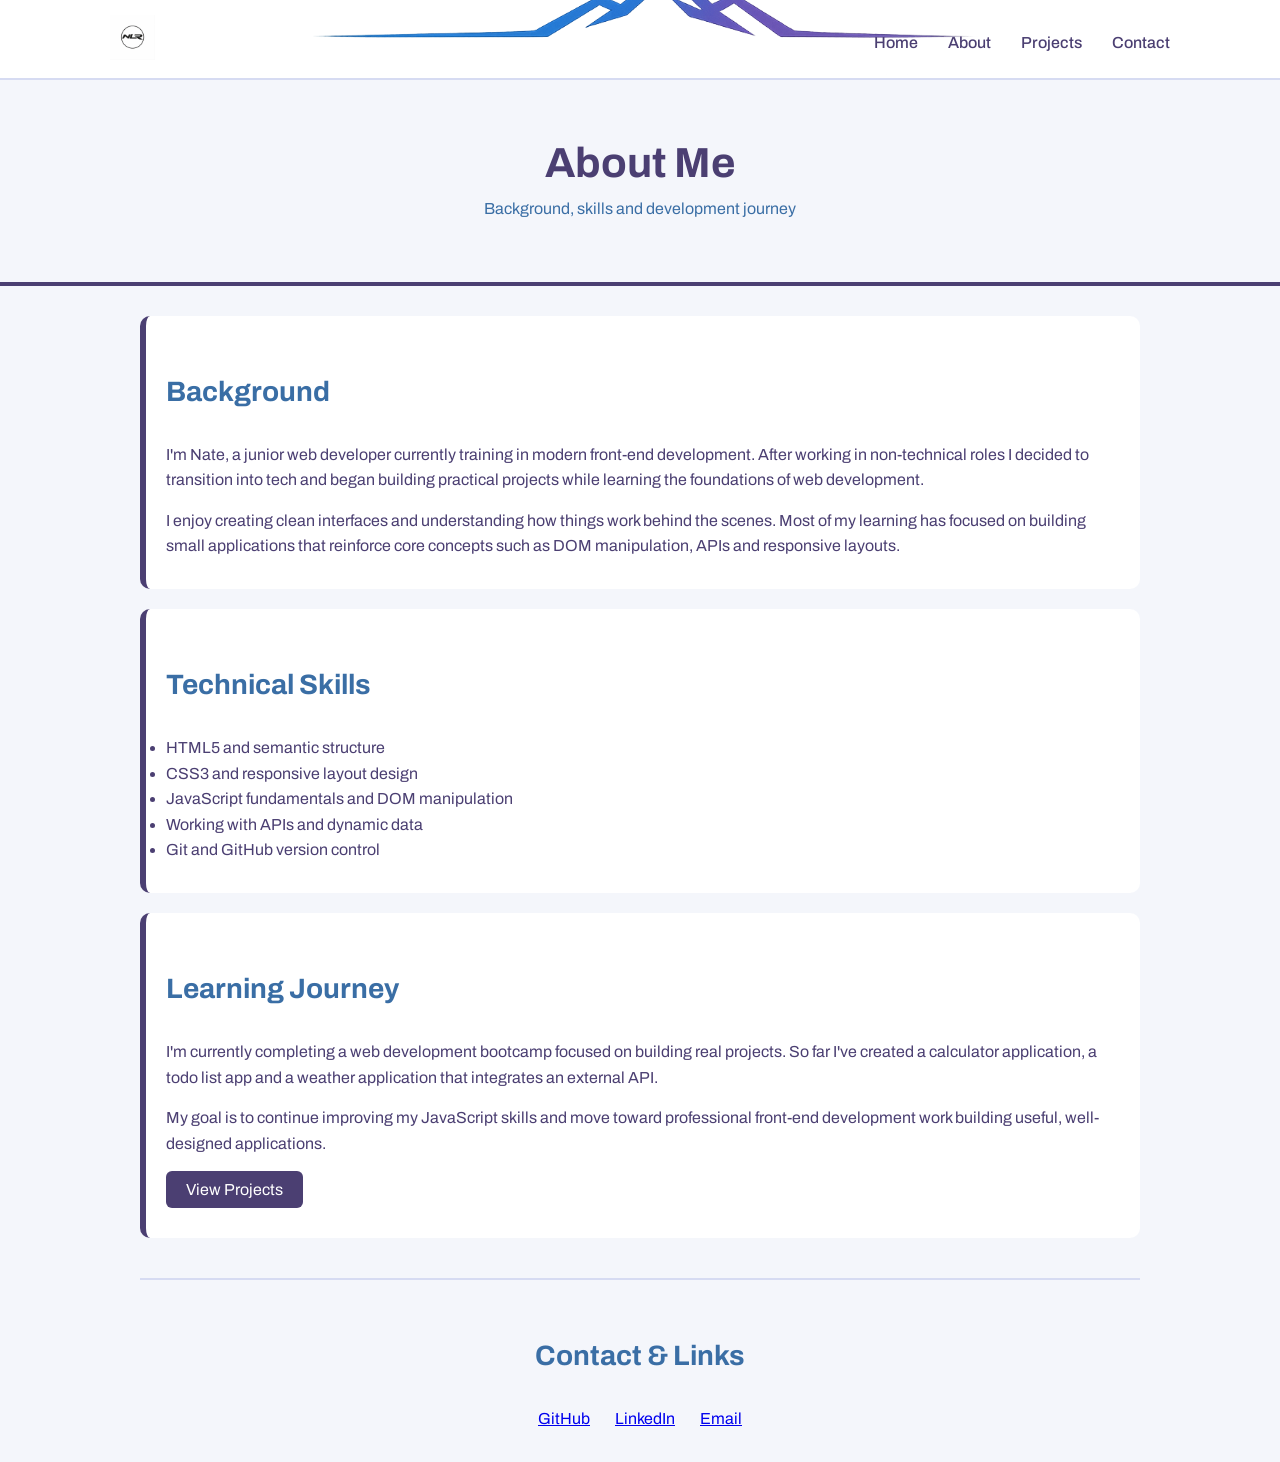
==== about.html @ 04b2447c "structure changes wednesday" ====
<!DOCTYPE html>
<html lang="en">
<head>

<meta charset="UTF-8">
<meta name="viewport" content="width=device-width, initial-scale=1.0">

<title>About | Nate Rufenacht</title>

<link href="https://fonts.googleapis.com/css2?family=Archivo:wght@400;500;600&display=swap" rel="stylesheet">

<link rel="stylesheet" href="style.css">

</head>

<body>

<nav class="nav">

<div class="nav-container">

<a href="index.html" class="logo">
<img src="images/logo.png" alt="NLR logo">
</a>

<ul class="nav-list">

<li><a href="index.html">Home</a></li>
<li><a href="about.html">About</a></li>
<li><a href="projects.html">Projects</a></li>
<li><a href="#contact">Contact</a></li>

</ul>

</div>

</nav>

<main>

<header class="container hero">

<h1>About Me</h1>

<p class="subtitle">
Background, skills and development journey
</p>

</header>

<div class="divider"></div>

<section class="container content-card">

<h2>Background</h2>

<p>
I'm Nate, a junior web developer currently training in modern front-end development.
After working in non-technical roles I decided to transition into tech and began
building practical projects while learning the foundations of web development.
</p>

<p>
I enjoy creating clean interfaces and understanding how things work behind the scenes.
Most of my learning has focused on building small applications that reinforce core
concepts such as DOM manipulation, APIs and responsive layouts.
</p>

</section>

<section class="container content-card">

<h2>Technical Skills</h2>

<ul>

<li>HTML5 and semantic structure</li>

<li>CSS3 and responsive layout design</li>

<li>JavaScript fundamentals and DOM manipulation</li>

<li>Working with APIs and dynamic data</li>

<li>Git and GitHub version control</li>

</ul>

</section>

<section class="container content-card">

<h2>Learning Journey</h2>

<p>
I'm currently completing a web development bootcamp focused on building real projects.
So far I've created a calculator application, a todo list app and a weather application
that integrates an external API.
</p>

<p>
My goal is to continue improving my JavaScript skills and move toward professional
front-end development work building useful, well-designed applications.
</p>

<a href="projects.html" class="cta-button">
View Projects
</a>

</section>

</main>

<footer id="contact" class="container footer">

<h2>Contact & Links</h2>

<ul class="footer-links">

<li>
<a href="https://github.com/naterufenacht" target="_blank">
GitHub
</a>
</li>

<li>
<a href="#" target="_blank">
LinkedIn
</a>
</li>

<li>
<a href="mailto:your.email@example.com">
Email
</a>
</li>

</ul>

</footer>

<script src="script.js"></script>

</body>
</html>
---- style.css ----
:root {
    --primary: #4B3F72;
    --secondary: #3A6EA5;
    --accent: #A9B8E8;
    --background: #F4F6FB;
    --line: #D6DBF2;
    --card: #FFFFFF;
}

* {
    margin: 0;
    padding: 0;
    box-sizing: border-box;
}

body {
    font-family: "Archivo", sans-serif;
    background: var(--background);
    color: var(--primary);
}

/* Sticky Navbar */
.nav {
    position: sticky;
    top: 0;
    width: 100%;
    background: white;
    border-bottom: 2px solid var(--line);
    z-index: 1000;
}

.nav-container {
    max-width: 1100px;
    margin: 0 auto;
    padding: 15px 20px;
    display: flex;
    justify-content: space-between;
    background-image: url("images/mountain-divider.png");
    background-repeat: no-repeat;
    background-position: left;
    background-size: cover;
}

/* Logo */
.logo img {
    height: 45px;
    transition: transform 0.3s ease, filter 0.3s ease;
}

/* Dynamic Hover Effect */
.logo img:hover {
    transform: translateY(-3px) scale(1.05);
    filter: brightness(1.1);
}

/* Nav Links */
.nav-list {
    list-style: none;
    display: flex;
    gap: 30px;
}

.nav-list a {
    text-decoration: none;
    color: var(--primary);
    font-weight: 500;
    position: relative;
}

.nav-list a:hover {
    color: var(--secondary);
}

/* Layout */
.container {
    max-width: 1000px;
    margin: 0 auto;
    padding: 30px 20px;
}

.hero {
    text-align: center;
    padding-top: 60px;
}

p {
    margin-top: 15px;
    line-height: 1.6;
    color: var(--primary);
}

h1 {
    font-size: 42px;
    color: var(--primary);
}

h2 {
    font-size: 28px;
    color: var(--secondary);
    margin-top: 10px;
    padding: 20px 0px
}

ul {
    margin-top: 15px;
    line-height: 1.6;
    color: var(--primary);
}

.subtitle {
    color: var(--secondary);
    margin-top: 10px;
}

.divider {
    height: 4px;
    background: var(--primary);
    margin: 30px 0;
}

.intro-layout {
    display: flex;
    gap: 40px;
    align-items: center;
    background: var(--card);
    border-left: 6px solid var(--primary);
    border-radius: 10px;
}

.intro-photo img {
    width: 180px;
    border-radius: 10px;
}

.content-card {
    background: var(--card);
    border-left: 6px solid var(--primary);
    border-radius: 10px;
    margin-top: 20px;
}

.project-card {
    display: flex;
    gap: 30px;
    align-items: center;
    background: var(--card);
    border-left: 6px solid var(--secondary);
    border-radius: 10px;
    margin-bottom: 25px;
}

.project-image img {
    width: 260px;
    border-radius: 8px;
}   

#project-content ul {
    margin-top: 10px;
    line-height: 1.6;
}

project-content ul li {
    margin-bottom: 8px;
}

.cta-button {
    display: inline-block;
    margin-top: 15px;
    padding: 10px 20px;
    background: var(--primary);
    color: white;
    text-decoration: none;
    border-radius: 6px;
}

.cta-button:hover {
    background: var(--secondary);
}

.btn {
    display: inline-block;
    margin-top: 15px;
    padding: 10px 20px;
    background: var(--primary);
    color: white;
    text-decoration: none;
    border-radius: 6px;
    border: none;
    cursor: pointer;
}

.btn:hover {
    background: var(--secondary);
}

.footer {
    text-align: center;
    border-top: 2px solid var(--line);
    margin-top: 40px;
}

.footer-links {
    list-style: none;
    display: flex;
    justify-content: center;
    gap: 25px;
}

/* Mobile */
@media (max-width: 768px) {
    .nav-list {
        gap: 15px;
        font-size: 14px;
    }

    .intro-layout,
    .project-card {
        flex-direction: column;
        text-align: center;
    }

    .project-image img {
        width: 100%;
        max-width: 300px;
    }
}

/* Mountain Divider Image */
.mountain-divider img {
    max-width: 500px;
    width: 80%;
    margin: 25px 0 35px 0;
    opacity: 0.9;
}

/* Keep your custom navbar style */
.nav {
    position: sticky;
    top: 0;
    background: white;
    border-bottom: 2px solid var(--line);
    z-index: 1000;
}

/* Logo hover animation (dynamic but subtle) */
.logo img {
    height: 45px;
    transition: transform 0.3s ease, opacity 0.3s ease;
}

.logo img:hover {
    transform: translateY(-2px) scale(1.05);
    opacity: 0.9;
}

/* Profile Image */
.profile-img {
    max-width: 220px;
    border-radius: 12px;
    border: 2px solid var(--line);
}

/* Project Images */
.project-img {
    max-width: 100%;
    border-radius: 10px;
    border: 2px solid var(--line);
}

/* smooth scrolling */

html {
scroll-behavior: smooth;
}


/* section reveal animation */

section {

opacity: 0;
transform: translateY(30px);
transition: all 0.6s ease;

}

.section-visible {

opacity: 1;
transform: translateY(0);

}


/* project button spacing */

.project-links {
margin-top: 15px;
}

/* dark mode variables */

body.dark-mode {

--background: #12141a;
--card: #1c1f26;
--line: #2c3038;

color: #e6e6e6;
background: var(--background);

}


/* dark mode toggle */

.dark-toggle {

background: none;
border: none;
font-size: 20px;
cursor: pointer;

}

section {

opacity: 0;
transform: translateY(40px);
transition: all 0.6s ease;

}

.section-visible {

opacity: 1;
transform: translateY(0);

}

.project-buttons {

    margin-top: 15px;

}

.btn-primary {

    display: inline-block;
    padding: 10px 20px;
    background: var(--primary);
    color: white;
    text-decoration: none;
    border-radius: 6px;

}

.btn-primary:hover {

    background: var(--secondary);

}

.btn-secondary {

    display: inline-block;
    padding: 10px 20px;
    margin-left: 10px;
    border: 2px solid var(--primary);
    color: var(--primary);
    text-decoration: none;
    border-radius: 6px;

}

.btn-secondary:hover {

    background: var(--primary);
    color: white;

}
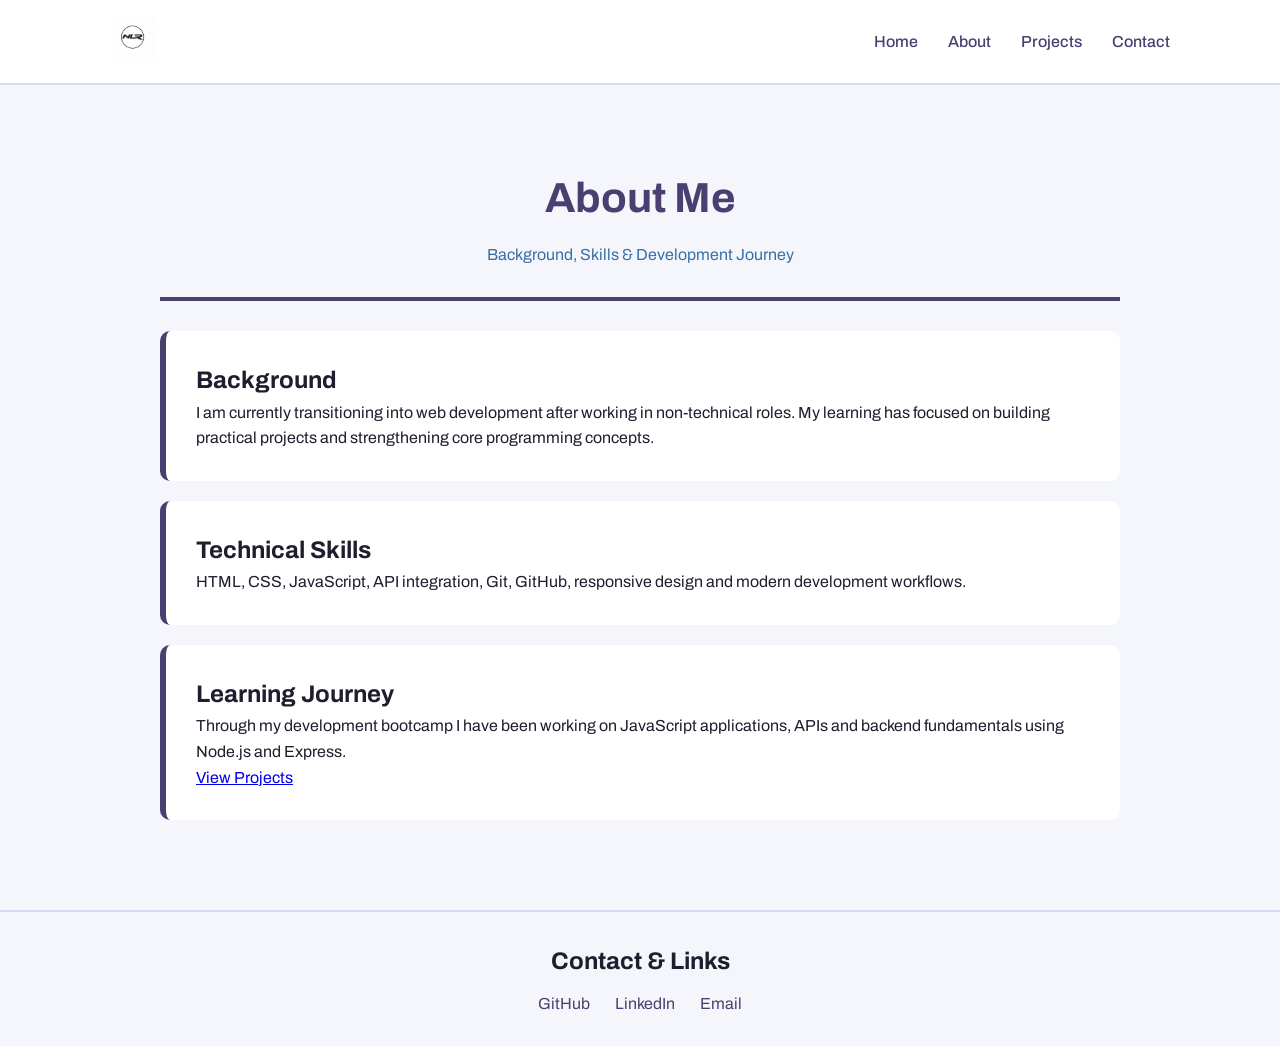
==== commit 8cd2c2d6: "thursday update - fixed bugs" ====
--- a/about.html
+++ b/about.html
@@ -1,145 +1,132 @@
 <!DOCTYPE html>
 <html lang="en">
+
 <head>
 
-<meta charset="UTF-8">
-<meta name="viewport" content="width=device-width, initial-scale=1.0">
+    <meta charset="UTF-8">
+    <meta name="viewport" content="width=device-width, initial-scale=1.0">
+    <title>About | Nate Rufenacht</title>
 
-<title>About | Nate Rufenacht</title>
-
-<link href="https://fonts.googleapis.com/css2?family=Archivo:wght@400;500;600&display=swap" rel="stylesheet">
-
-<link rel="stylesheet" href="style.css">
+    <link href="https://fonts.googleapis.com/css2?family=Archivo:wght@400;500;600&display=swap" rel="stylesheet">
+    <link rel="stylesheet" href="style.css">
 
 </head>
 
 <body>
 
-<nav class="nav">
+    <nav class="nav">
 
-<div class="nav-container">
+        <div class="nav-container">
 
-<a href="index.html" class="logo">
-<img src="images/logo.png" alt="NLR logo">
-</a>
+            <a href="index.html" class="logo">
+                <img src="images/logo.png" alt="NLR Logo">
+            </a>
 
-<ul class="nav-list">
+            <ul class="nav-list">
 
-<li><a href="index.html">Home</a></li>
-<li><a href="about.html">About</a></li>
-<li><a href="projects.html">Projects</a></li>
-<li><a href="#contact">Contact</a></li>
+                <li><a href="index.html">Home</a></li>
+                <li><a href="about.html">About</a></li>
+                <li><a href="projects.html">Projects</a></li>
+                <li><a href="#contact">Contact</a></li>
 
-</ul>
+            </ul>
 
-</div>
+        </div>
 
-</nav>
+    </nav>
 
-<main>
 
-<header class="container hero">
+    <main class="container">
 
-<h1>About Me</h1>
+        <header class="hero">
 
-<p class="subtitle">
-Background, skills and development journey
-</p>
+            <h1>About Me</h1>
 
-</header>
+            <p class="subtitle">
+                Background, Skills & Development Journey
+            </p>
 
-<div class="divider"></div>
+        </header>
 
-<section class="container content-card">
 
-<h2>Background</h2>
+        <div class="divider"></div>
 
-<p>
-I'm Nate, a junior web developer currently training in modern front-end development.
-After working in non-technical roles I decided to transition into tech and began
-building practical projects while learning the foundations of web development.
-</p>
 
-<p>
-I enjoy creating clean interfaces and understanding how things work behind the scenes.
-Most of my learning has focused on building small applications that reinforce core
-concepts such as DOM manipulation, APIs and responsive layouts.
-</p>
+        <section class="content-card">
 
-</section>
+            <h2>Background</h2>
 
-<section class="container content-card">
+            <p>
+                I am currently transitioning into web development after working
+                in non-technical roles. My learning has focused on building
+                practical projects and strengthening core programming concepts.
+            </p>
 
-<h2>Technical Skills</h2>
+        </section>
 
-<ul>
 
-<li>HTML5 and semantic structure</li>
+        <section class="content-card">
 
-<li>CSS3 and responsive layout design</li>
+            <h2>Technical Skills</h2>
 
-<li>JavaScript fundamentals and DOM manipulation</li>
+            <p>
+                HTML, CSS, JavaScript, API integration, Git, GitHub,
+                responsive design and modern development workflows.
+            </p>
 
-<li>Working with APIs and dynamic data</li>
+        </section>
 
-<li>Git and GitHub version control</li>
 
-</ul>
+        <section class="content-card">
 
-</section>
+            <h2>Learning Journey</h2>
 
-<section class="container content-card">
+            <p>
+                Through my development bootcamp I have been working on
+                JavaScript applications, APIs and backend fundamentals
+                using Node.js and Express.
+            </p>
 
-<h2>Learning Journey</h2>
+            <a href="projects.html" class="cta-button">
+                View Projects
+            </a>
 
-<p>
-I'm currently completing a web development bootcamp focused on building real projects.
-So far I've created a calculator application, a todo list app and a weather application
-that integrates an external API.
-</p>
+        </section>
 
-<p>
-My goal is to continue improving my JavaScript skills and move toward professional
-front-end development work building useful, well-designed applications.
-</p>
+    </main>
 
-<a href="projects.html" class="cta-button">
-View Projects
-</a>
 
-</section>
+<!-- Footer -->
+    <footer id="contact" class="footer">
 
-</main>
+        <h2>Contact & Links</h2>
 
-<footer id="contact" class="container footer">
+        <ul class="footer-links">
 
-<h2>Contact & Links</h2>
+            <li>
+                <a href="https://github.com/naterufenacht" target="_blank">
+                    GitHub
+                </a>
+            </li>
 
-<ul class="footer-links">
+            <li>
+                <a href="https://www.linkedin.com/in/nathan-rufenacht-2a9b1a1b3/" target="_blank">
+                    LinkedIn
+                </a>
+            </li>
 
-<li>
-<a href="https://github.com/naterufenacht" target="_blank">
-GitHub
-</a>
-</li>
+            <li>
+                <a href="mailto:nathan.rufenacht@gmail.com " target="_blank">
+                    Email
+                </a>
+            </li>
 
-<li>
-<a href="#" target="_blank">
-LinkedIn
-</a>
-</li>
+        </ul>
 
-<li>
-<a href="mailto:your.email@example.com">
-Email
-</a>
-</li>
+    </footer>
 
-</ul>
+    <script src="script.js"></script>
+    
+</body>
 
-</footer>
-
-<script src="script.js"></script>
-
-</body>
 </html>
--- a/style.css
+++ b/style.css
@@ -1,10 +1,13 @@
 :root {
+
     --primary: #4B3F72;
     --secondary: #3A6EA5;
     --accent: #A9B8E8;
     --background: #F4F6FB;
+    --text: #1E1E2F;
     --line: #D6DBF2;
     --card: #FFFFFF;
+
 }
 
 * {
@@ -14,368 +17,323 @@
 }
 
 body {
+
     font-family: "Archivo", sans-serif;
     background: var(--background);
-    color: var(--primary);
-}
-
-/* Sticky Navbar */
+    color: var(--text);
+    line-height: 1.6;
+
+}
+
+/* Navigation */
+
 .nav {
-    position: sticky;
-    top: 0;
-    width: 100%;
-    background: white;
-    border-bottom: 2px solid var(--line);
-    z-index: 1000;
-}
-
-.nav-container {
-    max-width: 1100px;
-    margin: 0 auto;
-    padding: 15px 20px;
-    display: flex;
-    justify-content: space-between;
-    background-image: url("images/mountain-divider.png");
-    background-repeat: no-repeat;
-    background-position: left;
-    background-size: cover;
-}
-
-/* Logo */
-.logo img {
-    height: 45px;
-    transition: transform 0.3s ease, filter 0.3s ease;
-}
-
-/* Dynamic Hover Effect */
-.logo img:hover {
-    transform: translateY(-3px) scale(1.05);
-    filter: brightness(1.1);
-}
-
-/* Nav Links */
-.nav-list {
-    list-style: none;
-    display: flex;
-    gap: 30px;
-}
-
-.nav-list a {
-    text-decoration: none;
-    color: var(--primary);
-    font-weight: 500;
-    position: relative;
-}
-
-.nav-list a:hover {
-    color: var(--secondary);
-}
-
-/* Layout */
-.container {
-    max-width: 1000px;
-    margin: 0 auto;
-    padding: 30px 20px;
-}
-
-.hero {
-    text-align: center;
-    padding-top: 60px;
-}
-
-p {
-    margin-top: 15px;
-    line-height: 1.6;
-    color: var(--primary);
-}
-
-h1 {
-    font-size: 42px;
-    color: var(--primary);
-}
-
-h2 {
-    font-size: 28px;
-    color: var(--secondary);
-    margin-top: 10px;
-    padding: 20px 0px
-}
-
-ul {
-    margin-top: 15px;
-    line-height: 1.6;
-    color: var(--primary);
-}
-
-.subtitle {
-    color: var(--secondary);
-    margin-top: 10px;
-}
-
-.divider {
-    height: 4px;
-    background: var(--primary);
-    margin: 30px 0;
-}
-
-.intro-layout {
-    display: flex;
-    gap: 40px;
-    align-items: center;
-    background: var(--card);
-    border-left: 6px solid var(--primary);
-    border-radius: 10px;
-}
-
-.intro-photo img {
-    width: 180px;
-    border-radius: 10px;
-}
-
-.content-card {
-    background: var(--card);
-    border-left: 6px solid var(--primary);
-    border-radius: 10px;
-    margin-top: 20px;
-}
-
-.project-card {
-    display: flex;
-    gap: 30px;
-    align-items: center;
-    background: var(--card);
-    border-left: 6px solid var(--secondary);
-    border-radius: 10px;
-    margin-bottom: 25px;
-}
-
-.project-image img {
-    width: 260px;
-    border-radius: 8px;
-}   
-
-#project-content ul {
-    margin-top: 10px;
-    line-height: 1.6;
-}
-
-project-content ul li {
-    margin-bottom: 8px;
-}
-
-.cta-button {
-    display: inline-block;
-    margin-top: 15px;
-    padding: 10px 20px;
-    background: var(--primary);
-    color: white;
-    text-decoration: none;
-    border-radius: 6px;
-}
-
-.cta-button:hover {
-    background: var(--secondary);
-}
-
-.btn {
-    display: inline-block;
-    margin-top: 15px;
-    padding: 10px 20px;
-    background: var(--primary);
-    color: white;
-    text-decoration: none;
-    border-radius: 6px;
-    border: none;
-    cursor: pointer;
-}
-
-.btn:hover {
-    background: var(--secondary);
-}
-
-.footer {
-    text-align: center;
-    border-top: 2px solid var(--line);
-    margin-top: 40px;
-}
-
-.footer-links {
-    list-style: none;
-    display: flex;
-    justify-content: center;
-    gap: 25px;
-}
-
-/* Mobile */
-@media (max-width: 768px) {
-    .nav-list {
-        gap: 15px;
-        font-size: 14px;
-    }
-
-    .intro-layout,
-    .project-card {
-        flex-direction: column;
-        text-align: center;
-    }
-
-    .project-image img {
-        width: 100%;
-        max-width: 300px;
-    }
-}
-
-/* Mountain Divider Image */
-.mountain-divider img {
-    max-width: 500px;
-    width: 80%;
-    margin: 25px 0 35px 0;
-    opacity: 0.9;
-}
-
-/* Keep your custom navbar style */
-.nav {
+
     position: sticky;
     top: 0;
     background: white;
     border-bottom: 2px solid var(--line);
     z-index: 1000;
-}
-
-/* Logo hover animation (dynamic but subtle) */
+
+}
+
+.nav-container {
+
+    max-width: 1100px;
+    margin: auto;
+    padding: 15px 20px;
+
+    display: flex;
+    justify-content: space-between;
+    align-items: center;
+
+}
+
 .logo img {
+
     height: 45px;
-    transition: transform 0.3s ease, opacity 0.3s ease;
+    transition: transform 0.3s ease;
+
 }
 
 .logo img:hover {
-    transform: translateY(-2px) scale(1.05);
-    opacity: 0.9;
-}
-
-/* Profile Image */
+
+    transform: scale(1.05);
+
+}
+
+.nav-list {
+
+    list-style: none;
+    display: flex;
+    gap: 30px;
+
+}
+
+.nav-list a {
+
+    text-decoration: none;
+    color: var(--primary);
+    font-weight: 500;
+
+}
+
+.nav-list a:hover {
+
+    color: var(--secondary);
+
+}
+
+/* Layout */
+
+.container {
+
+    max-width: 1000px;
+    margin: auto;
+    padding: 40px 20px;
+
+}
+
+/* Hero */
+
+.hero {
+
+    text-align: center;
+    margin-top: 40px;
+
+}
+
+.hero h1 {
+
+    font-size: 42px;
+    color: var(--primary);
+
+}
+
+.hero-section {
+
+    display: flex;
+    align-items: center;
+    justify-content: space-between;
+    gap: 60px;
+    margin-top: 40px;
+
+}
+
+.subtitle {
+
+    color: var(--secondary);
+    margin-top: 10px;
+
+}
+
+.divider {
+
+    height: 4px;
+    background: var(--primary);
+    margin: 30px 0;
+
+}
+
+/* Cards */
+
+.content-card {
+
+    background: var(--card);
+    padding: 30px;
+    border-radius: 10px;
+    border-left: 6px solid var(--primary);
+    margin-top: 20px;
+
+}
+
+/* Profile */
+
 .profile-img {
-    max-width: 220px;
-    border-radius: 12px;
-    border: 2px solid var(--line);
-}
-
-/* Project Images */
+
+    width: 240px;
+    height: 240px;
+    object-fit: cover;
+    border-radius: 50%;
+    border: 4px solid var(--primary);
+
+}
+
+/* Projects */
+
+.project-grid {
+
+    display: flex;
+    flex-direction: column;
+    gap: 30px;
+
+}
+
+.project-card {
+
+    display: flex;
+    gap: 30px;
+    background: var(--card);
+    padding: 25px;
+    border-radius: 10px;
+    border-left: 6px solid var(--secondary);
+    align-items: center;
+
+}
+
 .project-img {
-    max-width: 100%;
-    border-radius: 10px;
-    border: 2px solid var(--line);
-}
-
-/* smooth scrolling */
-
-html {
-scroll-behavior: smooth;
-}
-
-
-/* section reveal animation */
-
-section {
-
-opacity: 0;
-transform: translateY(30px);
-transition: all 0.6s ease;
-
-}
-
-.section-visible {
-
-opacity: 1;
-transform: translateY(0);
-
-}
-
-
-/* project button spacing */
-
-.project-links {
-margin-top: 15px;
-}
-
-/* dark mode variables */
-
-body.dark-mode {
-
---background: #12141a;
---card: #1c1f26;
---line: #2c3038;
-
-color: #e6e6e6;
-background: var(--background);
-
-}
-
-
-/* dark mode toggle */
-
-.dark-toggle {
-
-background: none;
-border: none;
-font-size: 20px;
-cursor: pointer;
-
-}
-
-section {
-
-opacity: 0;
-transform: translateY(40px);
-transition: all 0.6s ease;
-
-}
-
-.section-visible {
-
-opacity: 1;
-transform: translateY(0);
-
-}
+
+    width: 260px;
+    border-radius: 8px;
+
+}
+
+.project-content h2 {
+
+    color: var(--secondary);
+
+}
+
+.project-content ul {
+
+    margin: 10px 0 15px 20px;
+
+}
+
+/* Buttons */
 
 .project-buttons {
 
-    margin-top: 15px;
-
-}
-
-.btn-primary {
-
-    display: inline-block;
-    padding: 10px 20px;
+    display: flex;
+    gap: 10px;
+
+}
+
+.project-card:hover {
+
+    transform: translateY(-3px);
+    box-shadow: 0 8px 18px rgba(0,0,0,0.08);
+
+}
+
+.btn-demo,
+.btn-github {
+
+    padding: 8px 16px;
+    text-decoration: none;
+    border-radius: 6px;
+    font-weight: 500;
+}
+
+.btn-demo {
+
     background: var(--primary);
     color: white;
-    text-decoration: none;
-    border-radius: 6px;
-
-}
-
-.btn-primary:hover {
+
+}
+
+.btn-demo:hover {
 
     background: var(--secondary);
 
 }
 
-.btn-secondary {
-
-    display: inline-block;
-    padding: 10px 20px;
-    margin-left: 10px;
+.btn-github {
+
     border: 2px solid var(--primary);
     color: var(--primary);
-    text-decoration: none;
-    border-radius: 6px;
-
-}
-
-.btn-secondary:hover {
+
+}
+
+.btn-github:hover {
 
     background: var(--primary);
     color: white;
 
+}
+
+.btn-demo,
+.btn-github {
+
+    transition: all 0.2s ease;
+
+}
+
+/* Footer */
+
+.footer {
+
+    text-align: center;
+    border-top: 2px solid var(--line);
+    padding: 30px 0;
+    margin-top: 50px;
+
+}
+
+.footer-links {
+
+    list-style: none;
+    display: flex;
+    justify-content: center;
+    gap: 25px;
+    margin-top: 10px;
+
+}
+
+.footer-links a {
+
+    text-decoration: none;
+    color: var(--primary);
+
+}
+
+.dark-mode {
+
+    --background: #121212;
+    --text: #f5f5f5;
+    --card: #1e1e1e;
+    --line: #333;
+
+}
+
+/* Responsive */
+
+@media (max-width: 768px) {
+
+    .project-card {
+
+        flex-direction: column;
+        text-align: center;
+
+    }
+
+    .project-img {
+
+        width: 100%;
+        max-width: 300px;
+
+    }
+
+}
+
+@media (max-width: 768px) {
+
+    .hero-section {
+
+        flex-direction: column;
+        text-align: center;
+
+    }
+
+}
+
+section {
+    opacity: 0;
+    transform: translateY(30px);
+    transition: all 0.6s ease;
+}
+
+.section-visible {
+    opacity: 1;
+    transform: translateY(0);
 }
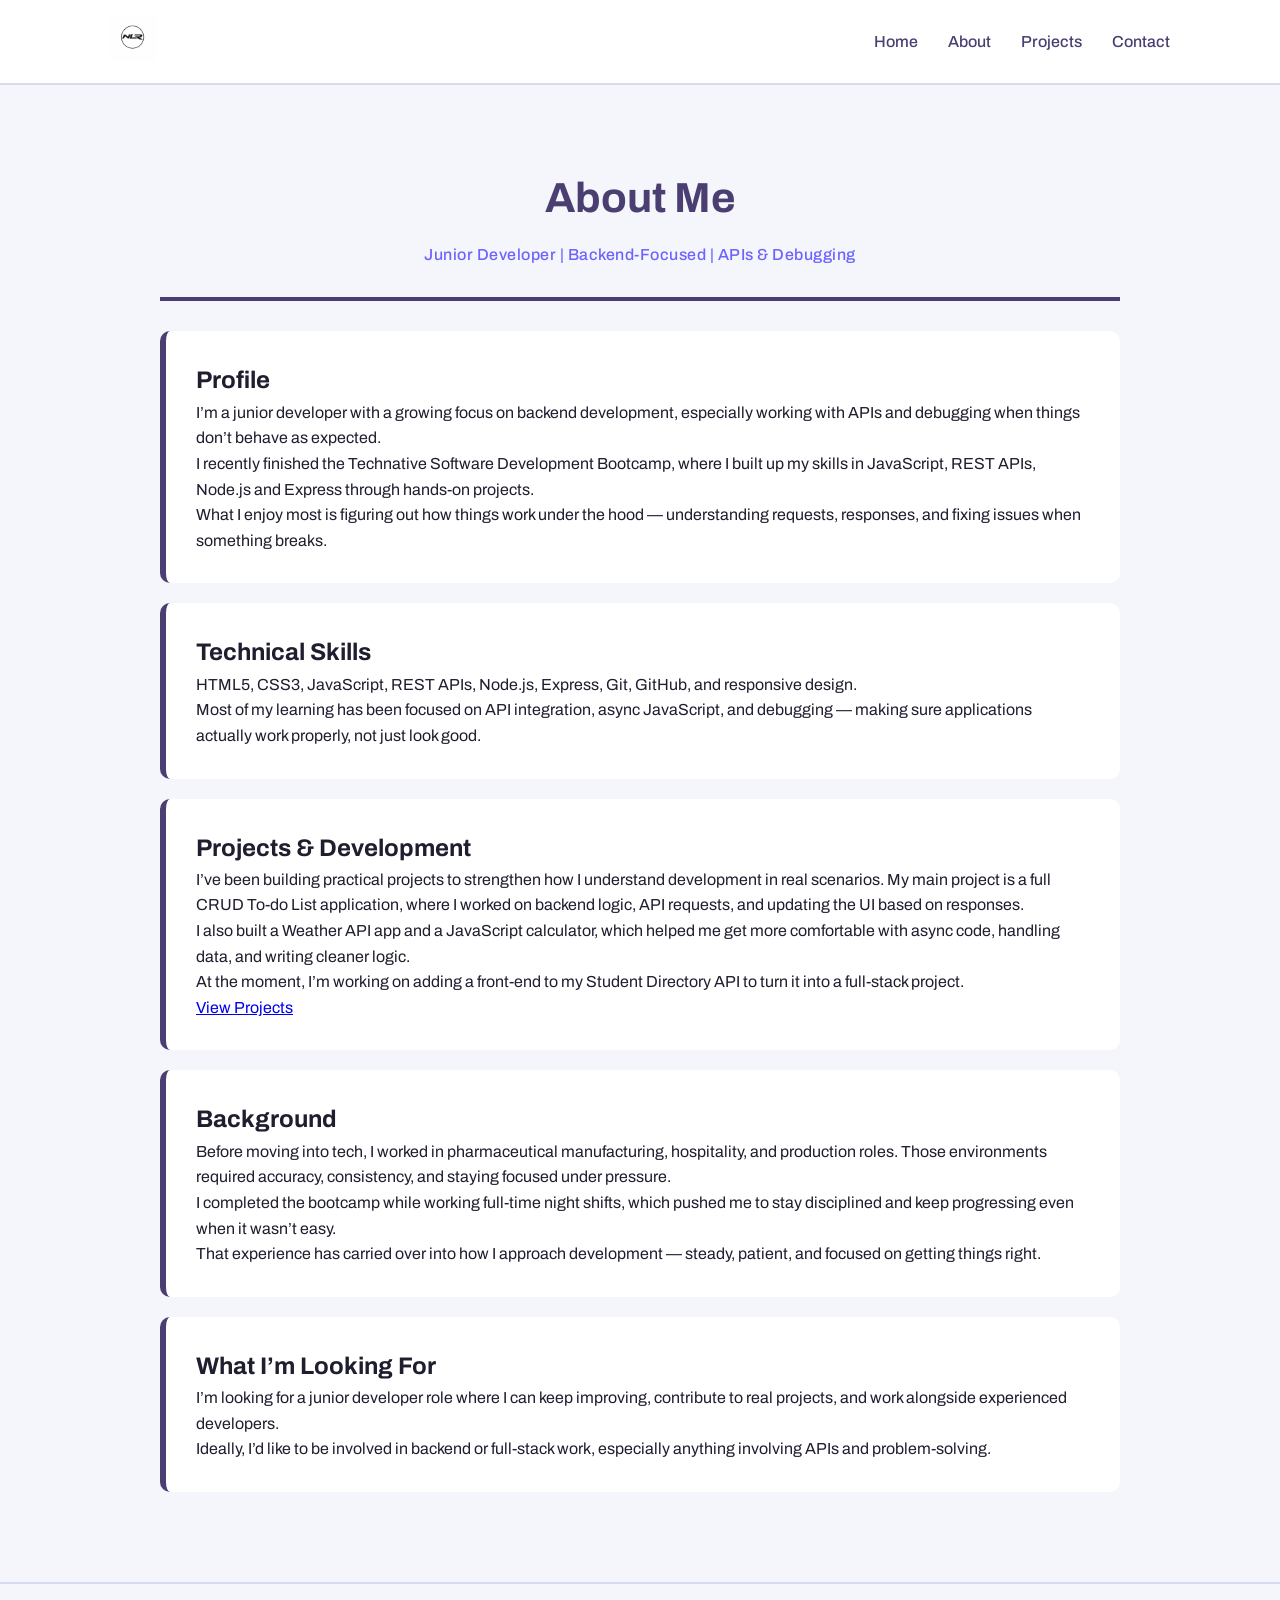
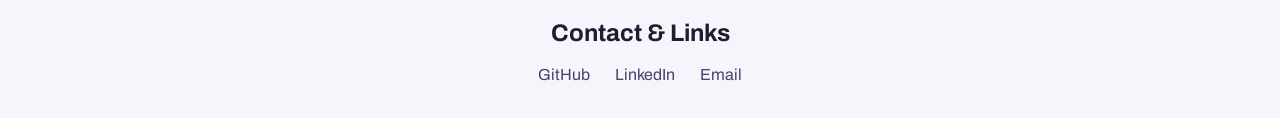
==== commit 3e1b87ee: "detail on About page updated" ====
--- a/about.html
+++ b/about.html
@@ -43,7 +43,7 @@
             <h1>About Me</h1>
 
             <p class="subtitle">
-                Background, Skills & Development Journey
+                Junior Developer | Backend-Focused | APIs & Debugging
             </p>
 
         </header>
@@ -52,39 +52,66 @@
         <div class="divider"></div>
 
 
-        <section class="content-card">
-
-            <h2>Background</h2>
-
-            <p>
-                I am currently transitioning into web development after working
-                in non-technical roles. My learning has focused on building
-                practical projects and strengthening core programming concepts.
-            </p>
-
-        </section>
-
-
+        <!-- Profile -->
+        <section class="content-card">
+
+            <h2>Profile</h2>
+
+            <p>
+                I’m a junior developer with a growing focus on backend development, especially working with APIs
+                and debugging when things don’t behave as expected.
+            </p>
+
+            <p>
+                I recently finished the Technative Software Development Bootcamp, where I built up my skills
+                in JavaScript, REST APIs, Node.js and Express through hands-on projects.
+            </p>
+
+            <p>
+                What I enjoy most is figuring out how things work under the hood — understanding requests,
+                responses, and fixing issues when something breaks.
+            </p>
+
+        </section>
+
+
+        <!-- Technical Skills -->
         <section class="content-card">
 
             <h2>Technical Skills</h2>
 
             <p>
-                HTML, CSS, JavaScript, API integration, Git, GitHub,
-                responsive design and modern development workflows.
-            </p>
-
-        </section>
-
-
-        <section class="content-card">
-
-            <h2>Learning Journey</h2>
-
-            <p>
-                Through my development bootcamp I have been working on
-                JavaScript applications, APIs and backend fundamentals
-                using Node.js and Express.
+                HTML5, CSS3, JavaScript, REST APIs, Node.js, Express, Git, GitHub,
+                and responsive design.
+            </p>
+
+            <p>
+                Most of my learning has been focused on API integration, async JavaScript, and debugging —
+                making sure applications actually work properly, not just look good.
+            </p>
+
+        </section>
+
+
+        <!-- Projects -->
+        <section class="content-card">
+
+            <h2>Projects & Development</h2>
+
+            <p>
+                I’ve been building practical projects to strengthen how I understand development in real scenarios.
+                My main project is a full CRUD To-do List application, where I worked on backend logic,
+                API requests, and updating the UI based on responses.
+            </p>
+
+            <p>
+                I also built a Weather API app and a JavaScript calculator, which helped me get more comfortable
+                with async code, handling data, and writing cleaner logic.
+            </p>
+
+            <p>
+                At the moment, I’m working on adding a front-end to my Student Directory API to turn it into
+                a full-stack project.
             </p>
 
             <a href="projects.html" class="cta-button">
@@ -93,10 +120,51 @@
 
         </section>
 
+
+        <!-- Background -->
+        <section class="content-card">
+
+            <h2>Background</h2>
+
+            <p>
+                Before moving into tech, I worked in pharmaceutical manufacturing, hospitality, and production roles.
+                Those environments required accuracy, consistency, and staying focused under pressure.
+            </p>
+
+            <p>
+                I completed the bootcamp while working full-time night shifts, which pushed me to stay disciplined
+                and keep progressing even when it wasn’t easy.
+            </p>
+
+            <p>
+                That experience has carried over into how I approach development — steady, patient,
+                and focused on getting things right.
+            </p>
+
+        </section>
+
+
+        <!-- Future -->
+        <section class="content-card">
+
+            <h2>What I’m Looking For</h2>
+
+            <p>
+                I’m looking for a junior developer role where I can keep improving, contribute to real projects,
+                and work alongside experienced developers.
+            </p>
+
+            <p>
+                Ideally, I’d like to be involved in backend or full-stack work, especially anything involving APIs
+                and problem-solving.
+            </p>
+
+        </section>
+
     </main>
 
 
-<!-- Footer -->
+    <!-- Footer -->
     <footer id="contact" class="footer">
 
         <h2>Contact & Links</h2>
@@ -110,13 +178,13 @@
             </li>
 
             <li>
-                <a href="https://www.linkedin.com/in/nathan-rufenacht-2a9b1a1b3/" target="_blank">
+                <a href="https://www.linkedin.com/in/nate-rufenacht-547825231" target="_blank">
                     LinkedIn
                 </a>
             </li>
 
             <li>
-                <a href="mailto:nathan.rufenacht@gmail.com " target="_blank">
+                <a href="mailto:nathanrufenacht2@gmail.com" target="_blank">
                     Email
                 </a>
             </li>
--- a/style.css
+++ b/style.css
@@ -280,6 +280,12 @@
 
 }
 
+.subtitle {
+    font-weight: 500;
+    color: #6c63ff;
+    letter-spacing: 0.5px;
+}
+
 .footer-links a {
 
     text-decoration: none;
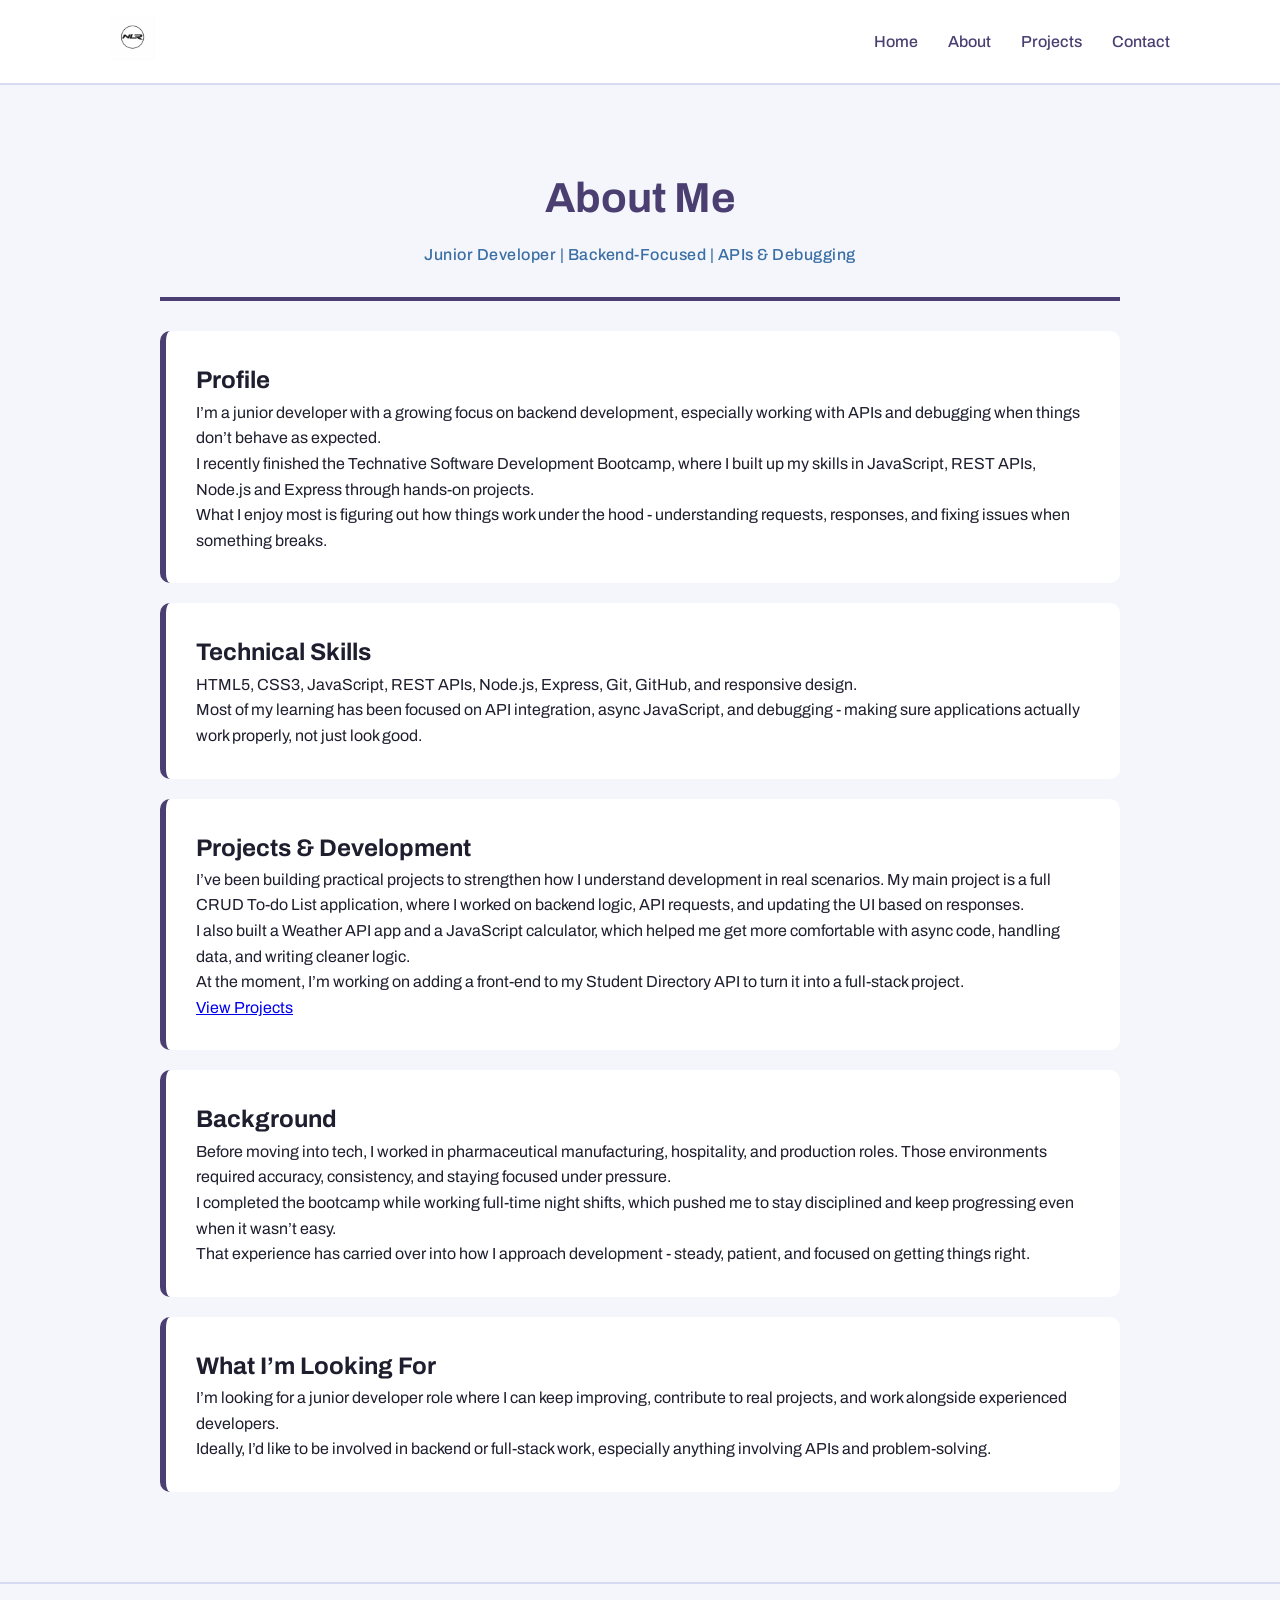
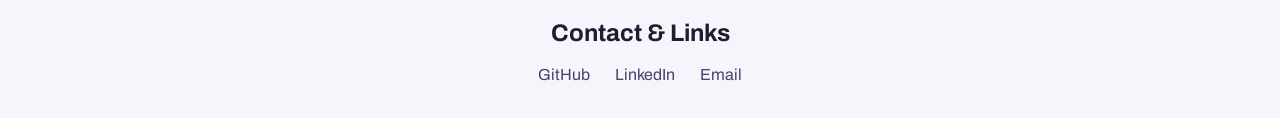
==== commit 8d11b8fb: "minor changes to content and subtitle css" ====
--- a/about.html
+++ b/about.html
@@ -68,7 +68,7 @@
             </p>
 
             <p>
-                What I enjoy most is figuring out how things work under the hood — understanding requests,
+                What I enjoy most is figuring out how things work under the hood - understanding requests,
                 responses, and fixing issues when something breaks.
             </p>
 
@@ -86,7 +86,7 @@
             </p>
 
             <p>
-                Most of my learning has been focused on API integration, async JavaScript, and debugging —
+                Most of my learning has been focused on API integration, async JavaScript, and debugging -
                 making sure applications actually work properly, not just look good.
             </p>
 
@@ -137,7 +137,7 @@
             </p>
 
             <p>
-                That experience has carried over into how I approach development — steady, patient,
+                That experience has carried over into how I approach development - steady, patient,
                 and focused on getting things right.
             </p>
 
--- a/style.css
+++ b/style.css
@@ -282,7 +282,7 @@
 
 .subtitle {
     font-weight: 500;
-    color: #6c63ff;
+    color: var(--secondary);
     letter-spacing: 0.5px;
 }
 
